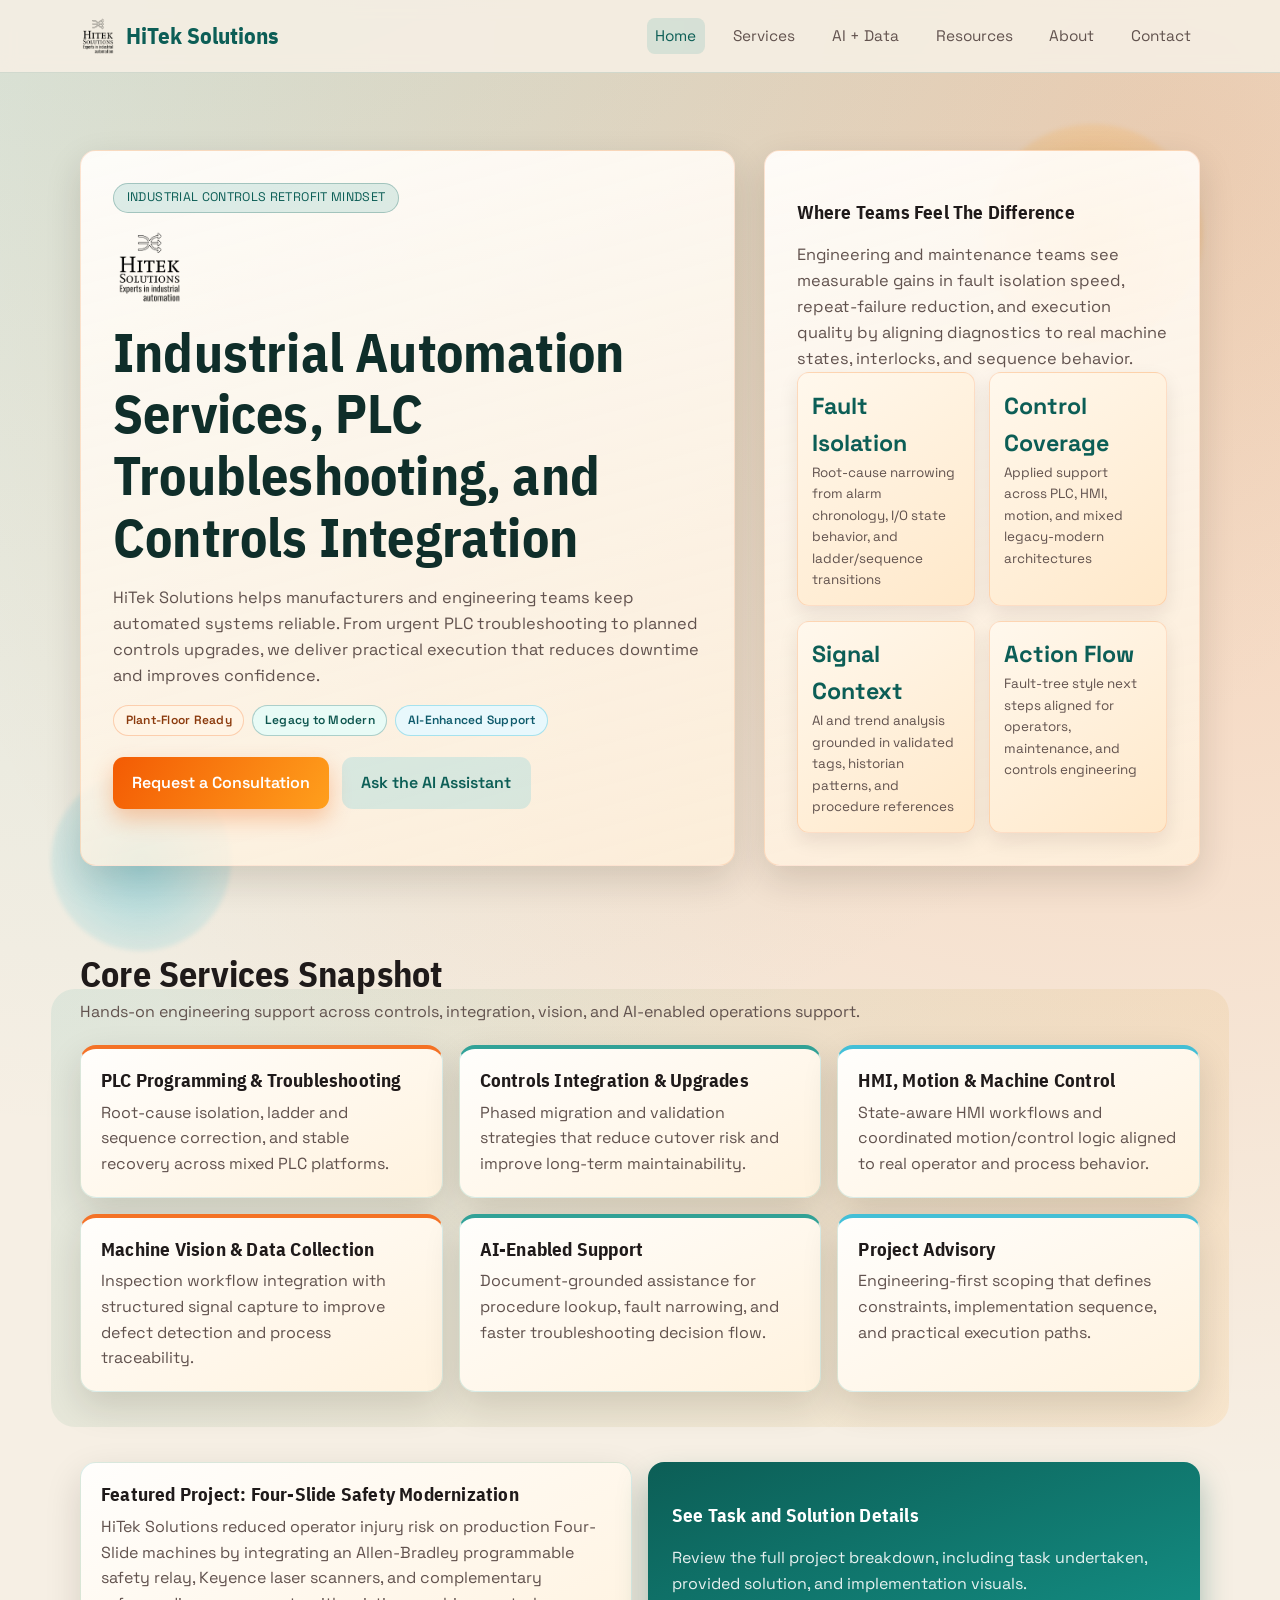
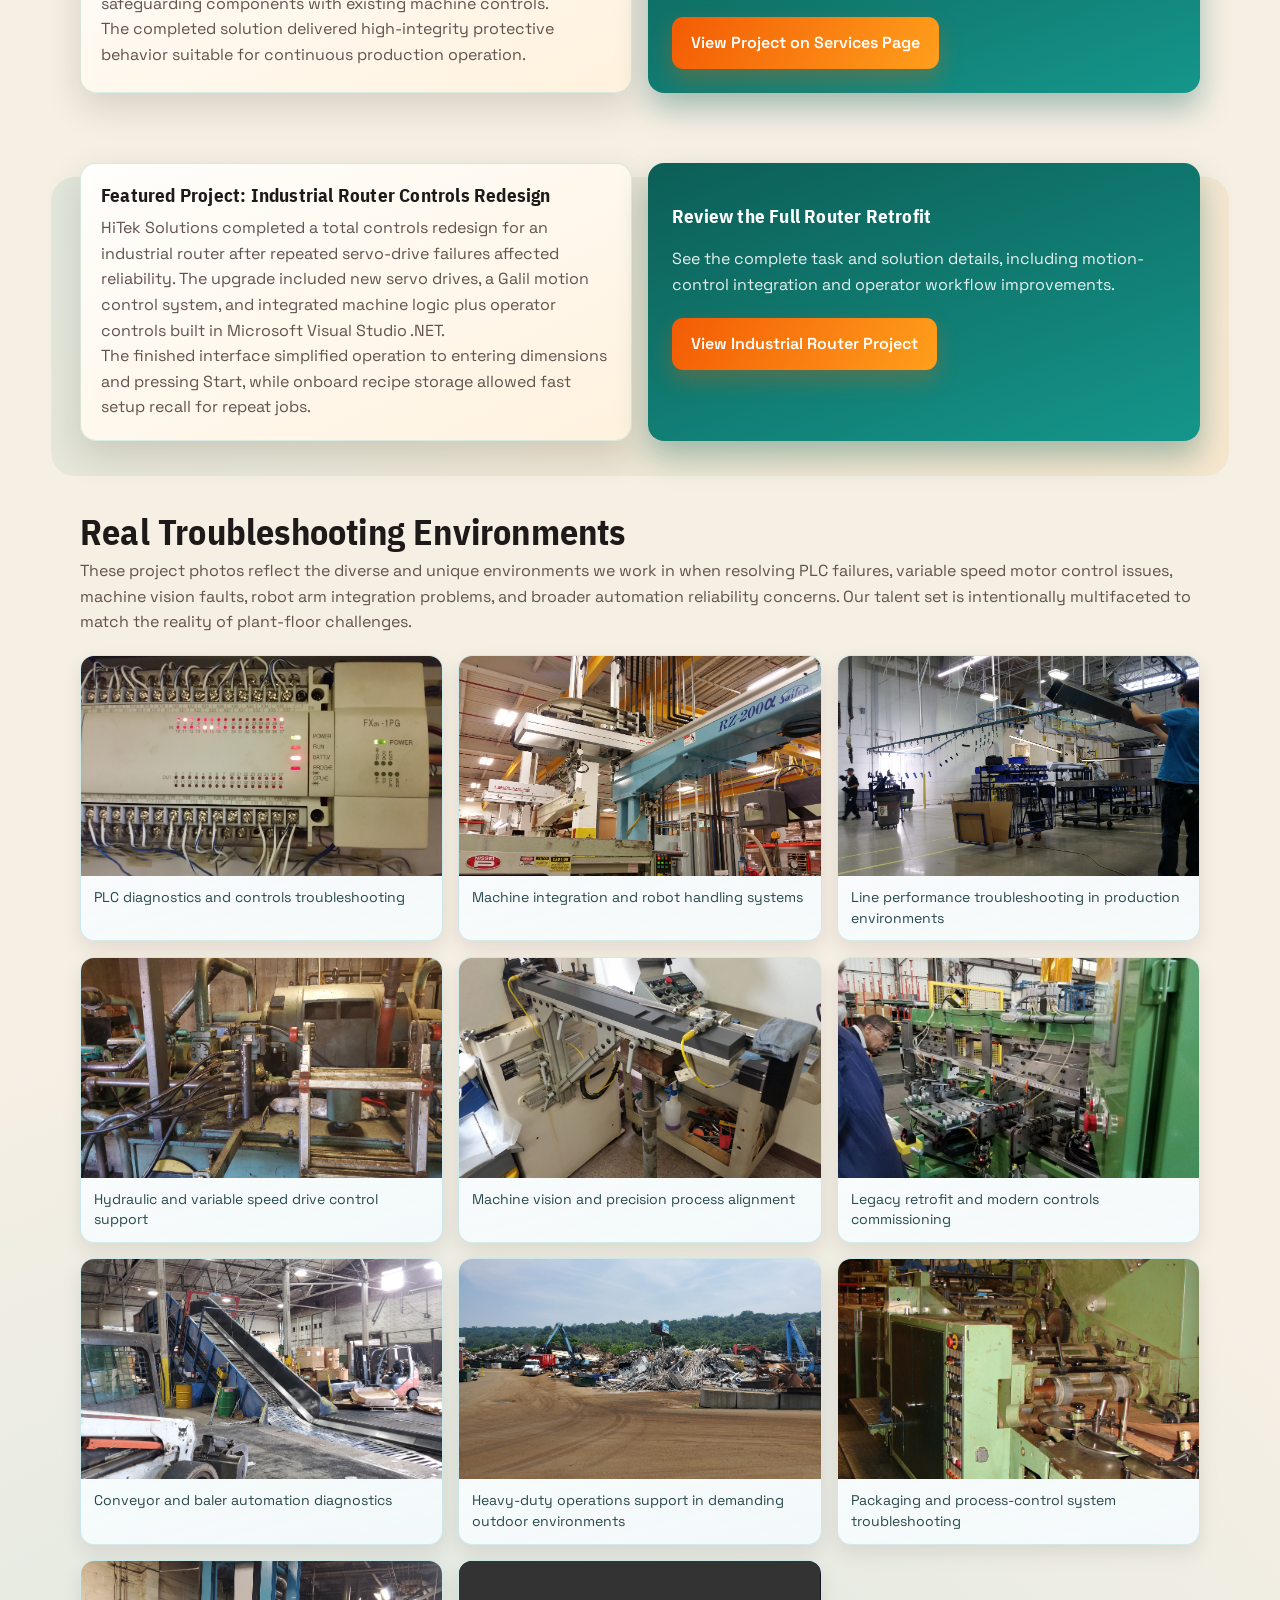
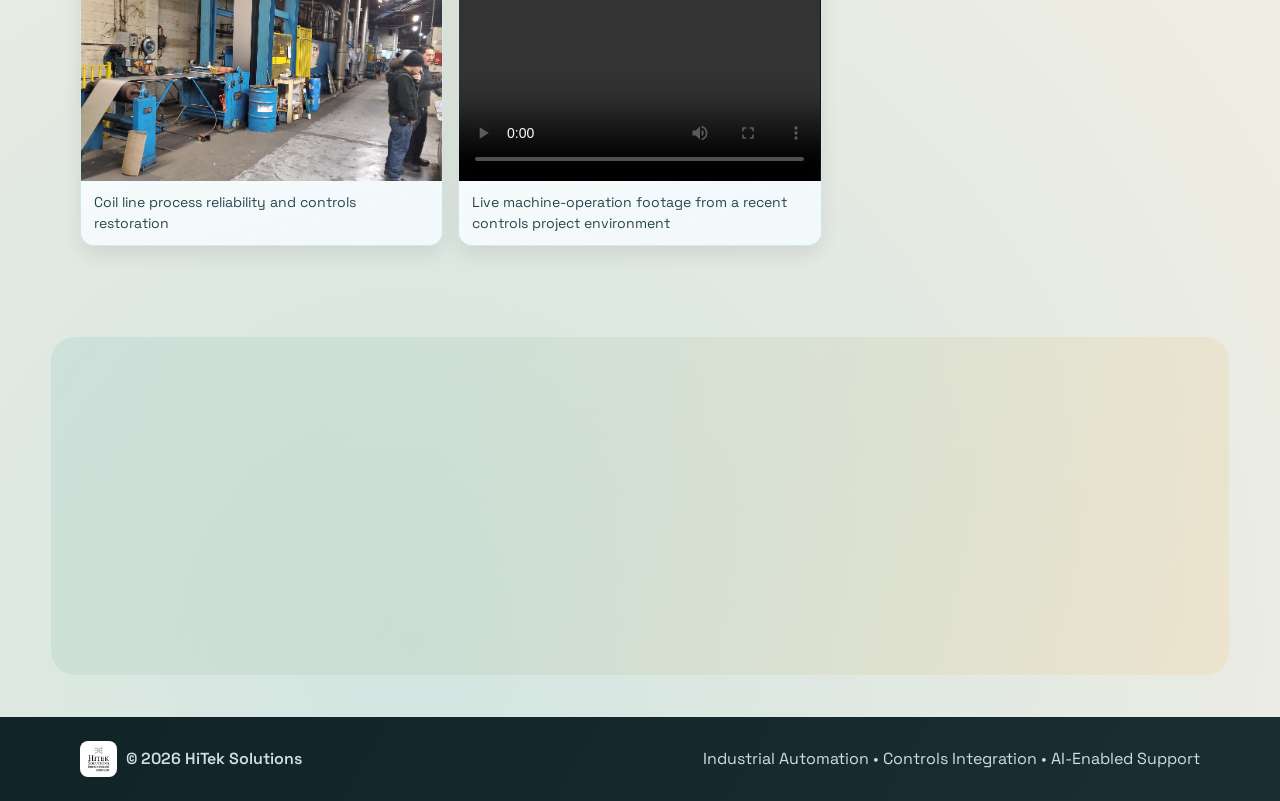
==== index.html @ f84d885f "Files Uploaded Oct 14 2026 uploaded the files to GitHub" ====
<!doctype html>
<html lang="en">
<head>
  <meta charset="UTF-8" />
  <meta name="viewport" content="width=device-width, initial-scale=1.0" />
  <title>Industrial Automation Services | PLC Troubleshooting | HiTek Solutions</title>
  <meta name="description" content="HiTek Solutions provides industrial automation services including PLC troubleshooting, controls integration, machine vision, and AI-enabled manufacturing support." />
  <link rel="canonical" href="https://hiteksol.com/index.html" />
  <meta property="og:type" content="website" />
  <meta property="og:title" content="Industrial Automation Services | PLC Troubleshooting | HiTek Solutions" />
  <meta property="og:description" content="Industrial automation services for manufacturers: PLC troubleshooting, controls upgrades, machine vision, and AI-enabled support." />
  <meta property="og:url" content="https://hiteksol.com/index.html" />
  <meta name="twitter:card" content="summary_large_image" />
  <meta name="twitter:title" content="Industrial Automation Services | HiTek Solutions" />
  <meta name="twitter:description" content="PLC troubleshooting, controls integration, machine vision, and AI support for manufacturing teams." />
  <link rel="preconnect" href="https://fonts.googleapis.com" />
  <link rel="preconnect" href="https://fonts.gstatic.com" crossorigin />
  <link href="https://fonts.googleapis.com/css2?family=IBM+Plex+Sans+Condensed:wght@400;600;700&family=Space+Grotesk:wght@400;500;600;700&display=swap" rel="stylesheet" />
  <link rel="stylesheet" href="assets/css/styles.css" />
  <script type="application/ld+json">
  {
    "@context": "https://schema.org",
    "@type": "Organization",
    "name": "HiTek Solutions",
    "url": "https://hiteksol.com",
    "email": "techs@hiteksol.com",
    "telephone": "+1-203-980-8698",
    "description": "Industrial automation services including PLC troubleshooting, controls integration, machine vision, and AI-enabled technical support.",
    "areaServed": "Northeast United States"
  }
  </script>
</head>
<body>
  <header class="site-header">
    <div class="container nav-wrap">
      <a class="brand" href="index.html">
        <img class="brand-logo" src="assets/images/Logo.png" alt="HiTek Solutions logo" />
        <span>HiTek Solutions</span>
      </a>
      <button class="menu-toggle" aria-label="Toggle navigation">Menu</button>
      <nav class="nav-links">
        <a class="active" href="index.html">Home</a>
        <a href="services.html">Services</a>
        <a href="ai-data-solutions.html">AI + Data</a>
        <a href="resources.html">Resources</a>
        <a href="about.html">About</a>
        <a href="contact.html">Contact</a>
      </nav>
    </div>
  </header>

  <main>
    <section class="hero">
      <div class="container hero-shell">
        <article class="panel pulse-panel reveal">
          <span class="kicker">Industrial Controls Retrofit Mindset</span>
          <div class="hero-title-wrap">
            <img class="hero-logo" src="assets/images/Logo.png" alt="HiTek Solutions logo" />
            <h1>Industrial Automation Services, PLC Troubleshooting, and Controls Integration</h1>
          </div>
          <p>HiTek Solutions helps manufacturers and engineering teams keep automated systems reliable. From urgent PLC troubleshooting to planned controls upgrades, we deliver practical execution that reduces downtime and improves confidence.</p>
          <div class="hero-badges">
            <span>Plant-Floor Ready</span>
            <span>Legacy to Modern</span>
            <span>AI-Enhanced Support</span>
          </div>
          <div class="cta-row">
            <a class="btn btn-primary" href="contact.html">Request a Consultation</a>
            <a class="btn btn-secondary" href="ai-data-solutions.html">Ask the AI Assistant</a>
          </div>
        </article>
        <aside class="panel reveal">
          <h3>Where Teams Feel The Difference</h3>
          <p>Engineering and maintenance teams see measurable gains in fault isolation speed, repeat-failure reduction, and execution quality by aligning diagnostics to real machine states, interlocks, and sequence behavior.</p>
          <div class="stat-grid">
            <div class="stat"><div class="v">Fault Isolation</div><div class="l">Root-cause narrowing from alarm chronology, I/O state behavior, and ladder/sequence transitions</div></div>
            <div class="stat"><div class="v">Control Coverage</div><div class="l">Applied support across PLC, HMI, motion, and mixed legacy-modern architectures</div></div>
            <div class="stat"><div class="v">Signal Context</div><div class="l">AI and trend analysis grounded in validated tags, historian patterns, and procedure references</div></div>
            <div class="stat"><div class="v">Action Flow</div><div class="l">Fault-tree style next steps aligned for operators, maintenance, and controls engineering</div></div>
          </div>
        </aside>
      </div>
    </section>

    <section class="section">
      <div class="container">
        <div class="section-head reveal">
          <h2>Core Services Snapshot</h2>
          <p>Hands-on engineering support across controls, integration, vision, and AI-enabled operations support.</p>
        </div>
        <div class="card-grid service-list">
          <article class="card reveal"><h3>PLC Programming & Troubleshooting</h3><p>Root-cause isolation, ladder and sequence correction, and stable recovery across mixed PLC platforms.</p></article>
          <article class="card reveal"><h3>Controls Integration & Upgrades</h3><p>Phased migration and validation strategies that reduce cutover risk and improve long-term maintainability.</p></article>
          <article class="card reveal"><h3>HMI, Motion & Machine Control</h3><p>State-aware HMI workflows and coordinated motion/control logic aligned to real operator and process behavior.</p></article>
          <article class="card reveal"><h3>Machine Vision & Data Collection</h3><p>Inspection workflow integration with structured signal capture to improve defect detection and process traceability.</p></article>
          <article class="card reveal"><h3>AI-Enabled Support</h3><p>Document-grounded assistance for procedure lookup, fault narrowing, and faster troubleshooting decision flow.</p></article>
          <article class="card reveal"><h3>Project Advisory</h3><p>Engineering-first scoping that defines constraints, implementation sequence, and practical execution paths.</p></article>
        </div>
      </div>
    </section>

    <section class="section">
      <div class="container split">
        <article class="card reveal">
          <h3>Featured Project: Four-Slide Safety Modernization</h3>
          <p>HiTek Solutions reduced operator injury risk on production Four-Slide machines by integrating an Allen-Bradley programmable safety relay, Keyence laser scanners, and complementary safeguarding components with existing machine controls.</p>
          <p>The completed solution delivered high-integrity protective behavior suitable for continuous production operation.</p>
        </article>
        <article class="strip reveal">
          <h3>See Task and Solution Details</h3>
          <p>Review the full project breakdown, including task undertaken, provided solution, and implementation visuals.</p>
          <div class="cta-row">
            <a class="btn btn-primary" href="services.html">View Project on Services Page</a>
          </div>
        </article>
      </div>
    </section>

    <section class="section">
      <div class="container split">
        <article class="card reveal">
          <h3>Featured Project: Industrial Router Controls Redesign</h3>
          <p>HiTek Solutions completed a total controls redesign for an industrial router after repeated servo-drive failures affected reliability. The upgrade included new servo drives, a Galil motion control system, and integrated machine logic plus operator controls built in Microsoft Visual Studio .NET.</p>
          <p>The finished interface simplified operation to entering dimensions and pressing Start, while onboard recipe storage allowed fast setup recall for repeat jobs.</p>
        </article>
        <article class="strip reveal">
          <h3>Review the Full Router Retrofit</h3>
          <p>See the complete task and solution details, including motion-control integration and operator workflow improvements.</p>
          <div class="cta-row">
            <a class="btn btn-primary" href="services.html">View Industrial Router Project</a>
          </div>
        </article>
      </div>
    </section>

    <section class="section">
      <div class="container">
        <div class="section-head reveal">
          <h2>Real Troubleshooting Environments</h2>
          <p>These project photos reflect the diverse and unique environments we work in when resolving PLC failures, variable speed motor control issues, machine vision faults, robot arm integration problems, and broader automation reliability concerns. Our talent set is intentionally multifaceted to match the reality of plant-floor challenges.</p>
        </div>
        <div class="environment-grid reveal">
          <figure class="environment-card">
            <img src="assets/images/Mitsubishi PLC.jpg" alt="Mitsubishi PLC hardware with active I/O status lights during troubleshooting" />
            <figcaption>PLC diagnostics and controls troubleshooting</figcaption>
          </figure>
          <figure class="environment-card">
            <img src="assets/images/20160816_144106.jpg" alt="Industrial machine system with robotic transfer axis and automation framework" />
            <figcaption>Machine integration and robot handling systems</figcaption>
          </figure>
          <figure class="environment-card">
            <img src="assets/images/20160818_134914.jpg" alt="Production line floor with hanging conveyor and operator staging area" />
            <figcaption>Line performance troubleshooting in production environments</figcaption>
          </figure>
          <figure class="environment-card">
            <img src="assets/images/Albert Bros Hydraulic Control Room.jpg" alt="Hydraulic control equipment and piping in industrial control room" />
            <figcaption>Hydraulic and variable speed drive control support</figcaption>
          </figure>
          <figure class="environment-card">
            <img src="assets/images/S-S-Grinding-1.jpg" onerror="this.onerror=null;this.src='assets/images/S-S-Grinding_1.jpg';" alt="Automated processing equipment with sensors and machine control interfaces" />
            <figcaption>Machine vision and precision process alignment</figcaption>
          </figure>
          <figure class="environment-card">
            <img src="assets/images/Porecelen SpecRail at Welton St. Machine 2.jpg" alt="Specialized industrial machine with control cabinet and operator panel" />
            <figcaption>Legacy retrofit and modern controls commissioning</figcaption>
          </figure>
          <figure class="environment-card">
            <img src="assets/images/Albert Bros Baler Conveyor 2.jpg" alt="Large conveyor and baler line equipment in a recycling facility" />
            <figcaption>Conveyor and baler automation diagnostics</figcaption>
          </figure>
          <figure class="environment-card">
            <img src="assets/images/Albert Bros Yard Picture.jpg" alt="Industrial scrap yard with heavy material handling equipment" />
            <figcaption>Heavy-duty operations support in demanding outdoor environments</figcaption>
          </figure>
          <figure class="environment-card">
            <img src="assets/images/Flexo Bagger 4.jpg" alt="Automated bagging machine with production controls and operator interface" />
            <figcaption>Packaging and process-control system troubleshooting</figcaption>
          </figure>
          <figure class="environment-card">
            <img src="assets/images/Porcelen Main Coil Line  2.jpg" alt="Main coil line process equipment with integrated controls" />
            <figcaption>Coil line process reliability and controls restoration</figcaption>
          </figure>
          <figure class="environment-card">
            <video controls preload="metadata" playsinline>
              <source src="assets/images/20251219_152552_web.mp4" type="video/mp4" />
              Your browser does not support the video tag.
            </video>
            <figcaption>Live machine-operation footage from a recent controls project environment</figcaption>
          </figure>
        </div>
      </div>
    </section>

    <section class="section">
      <div class="container split">
        <article class="card reveal">
          <h3>Why HiTek Solutions</h3>
          <p>Real plant-floor context, broad platform familiarity, and a troubleshooting mindset that prioritizes outcomes over jargon.</p>
          <p>AI is treated as a practical productivity layer, never a replacement for engineering judgment.</p>
          <p>HiTek Solutions primarily supports manufacturing teams across Connecticut and the Northeast U.S., with project-based support available for broader regional engagements.</p>
        </article>
        <article class="strip reveal">
          <h3>What Should Visitors Do Next?</h3>
          <p>Share your issue, planned upgrade, or AI support idea. We will help define scope, constraints, and the shortest path to results.</p>
          <p>Looking for specific capabilities first? Review our <a href="services.html">PLC troubleshooting and controls integration services</a> or explore our <a href="ai-data-solutions.html">AI for manufacturing workflows</a>.</p>
          <div class="cta-row">
            <a class="btn btn-primary" href="contact.html">Start a Project Discussion</a>
          </div>
        </article>
      </div>
    </section>
  </main>

  <footer class="site-footer">
    <div class="container footer-row">
      <div class="footer-brand">
        <img class="footer-logo" src="assets/images/Logo.png" alt="HiTek Solutions logo" />
        <span>© <span data-year></span> HiTek Solutions</span>
      </div>
      <div>Industrial Automation • Controls Integration • AI-Enabled Support</div>
    </div>
  </footer>

  <script src="assets/js/main.js"></script>
 <script>
 window.difyChatbotConfig = {
  token: '4Jf4ayX9tkjJKown',
  inputs: {
    // You can define the inputs from the Start node here
    // key is the variable name
    // e.g.
    // name: "NAME"
  },
  systemVariables: {
    // user_id: 'YOU CAN DEFINE USER ID HERE',
    // conversation_id: 'YOU CAN DEFINE CONVERSATION ID HERE, IT MUST BE A VALID UUID',
  },
  userVariables: {
    // avatar_url: 'YOU CAN DEFINE USER AVATAR URL HERE',
    // name: 'YOU CAN DEFINE USER NAME HERE',
  },
 }
</script>
<script
 src="https://udify.app/embed.min.js"
 id="4Jf4ayX9tkjJKown"
 defer>
</script>
<style>
  #dify-chatbot-bubble-button {
    background-color: #1C64F2 !important;
  }
  #dify-chatbot-bubble-window {
    width: 24rem !important;
    height: 40rem !important;
  }
</style> 
</body>
</html>
---- assets/css/styles.css ----
:root {
  --bg: #f6efe4;
  --surface: #fffdfa;
  --surface-2: #ffeed6;
  --text: #1f1a1a;
  --muted: #61524e;
  --brand: #0c5e56;
  --brand-2: #15968b;
  --accent: #f35b04;
  --accent-2: #ff9f1c;
  --highlight: #23b5d3;
  --ring: #7fd0d5;
  --radius: 16px;
  --shadow: 0 14px 36px rgba(30, 19, 8, 0.14);
  --shadow-soft: 0 8px 20px rgba(35, 15, 0, 0.09);
}

* {
  box-sizing: border-box;
}

html, body {
  margin: 0;
  padding: 0;
}

body {
  font-family: "Space Grotesk", "Segoe UI", sans-serif;
  background:
    radial-gradient(circle at 12% -12%, rgba(21, 150, 139, 0.2), transparent 35%),
    radial-gradient(circle at 92% 4%, rgba(243, 91, 4, 0.22), transparent 33%),
    radial-gradient(circle at 32% 96%, rgba(35, 181, 211, 0.17), transparent 32%),
    var(--bg);
  color: var(--text);
  line-height: 1.6;
}

h1, h2, h3 {
  font-family: "IBM Plex Sans Condensed", "Segoe UI", sans-serif;
  line-height: 1.15;
  letter-spacing: 0.2px;
}

a {
  color: inherit;
  text-decoration: none;
}

.container {
  width: min(1120px, 92%);
  margin: 0 auto;
}

.site-header {
  position: sticky;
  top: 0;
  z-index: 50;
  backdrop-filter: blur(8px);
  background: rgba(246, 239, 228, 0.9);
  border-bottom: 1px solid rgba(12, 94, 86, 0.14);
}

.nav-wrap {
  display: flex;
  align-items: center;
  justify-content: space-between;
  min-height: 72px;
}

.brand {
  display: inline-flex;
  align-items: center;
  gap: 0.6rem;
  font-family: "IBM Plex Sans Condensed", sans-serif;
  font-size: 1.45rem;
  font-weight: 700;
  color: var(--brand);
}

.brand-logo {
  width: auto;
  height: 42px;
  max-width: 172px;
  object-fit: contain;
}

.nav-links {
  display: flex;
  gap: 1.2rem;
  align-items: center;
}

.nav-links a {
  font-size: 0.96rem;
  color: var(--muted);
  padding: 0.35rem 0.55rem;
  border-radius: 8px;
  transition: color 0.2s ease, background 0.2s ease;
}

.nav-links a:hover,
.nav-links a.active {
  color: var(--brand);
  background: rgba(21, 150, 139, 0.13);
}

.menu-toggle {
  display: none;
  border: 0;
  background: var(--surface);
  border-radius: 10px;
  padding: 0.55rem 0.7rem;
  box-shadow: var(--shadow);
}

.hero {
  padding: 4.8rem 0 3.2rem;
  position: relative;
}

.hero::before,
.hero::after {
  content: "";
  position: absolute;
  border-radius: 999px;
  filter: blur(2px);
  z-index: -1;
}

.hero::before {
  width: 220px;
  height: 220px;
  right: 6%;
  top: 6%;
  background: radial-gradient(circle, rgba(255, 159, 28, 0.45), rgba(255, 159, 28, 0));
}

.hero::after {
  width: 180px;
  height: 180px;
  left: 4%;
  bottom: -4%;
  background: radial-gradient(circle, rgba(35, 181, 211, 0.38), rgba(35, 181, 211, 0));
}

.hero-shell {
  display: grid;
  gap: 1.8rem;
  grid-template-columns: 1.2fr 0.8fr;
  align-items: stretch;
}

.panel {
  background: linear-gradient(165deg, rgba(255, 253, 250, 0.95), rgba(255, 240, 219, 0.78));
  border-radius: var(--radius);
  box-shadow: var(--shadow);
  padding: 2rem;
  border: 1px solid rgba(243, 91, 4, 0.14);
}

.hero h1 {
  font-size: clamp(2rem, 4.2vw, 3.5rem);
  margin: 0 0 1rem;
  color: #0f2e2a;
  text-wrap: balance;
}

.hero-title-wrap {
  display: grid;
  gap: 0.8rem;
}

.hero-logo {
  width: auto;
  height: clamp(48px, 7vw, 84px);
  max-width: min(100%, 340px);
  object-fit: contain;
}

.hero p {
  margin: 0;
  color: var(--muted);
  font-size: 1.02rem;
}

.kicker {
  display: inline-block;
  margin-bottom: 0.75rem;
  background: rgba(21, 150, 139, 0.14);
  color: var(--brand);
  border: 1px solid rgba(12, 94, 86, 0.28);
  border-radius: 999px;
  padding: 0.25rem 0.8rem;
  font-size: 0.78rem;
  letter-spacing: 0.35px;
  text-transform: uppercase;
}

.project-kicker-compliance {
  background: rgba(243, 91, 4, 0.16);
  color: #9a3c08;
  border-color: rgba(243, 91, 4, 0.4);
}

.project-kicker-metrology {
  background: rgba(35, 181, 211, 0.16);
  color: #0e5a6b;
  border-color: rgba(35, 181, 211, 0.42);
}

.project-kicker-aerospace {
  background: rgba(72, 107, 255, 0.14);
  color: #2f448d;
  border-color: rgba(72, 107, 255, 0.38);
}

.project-kicker-formech {
  background: rgba(166, 73, 224, 0.14);
  color: #5b2d84;
  border-color: rgba(166, 73, 224, 0.36);
}

.project-kicker-packaging {
  background: rgba(255, 195, 55, 0.18);
  color: #775300;
  border-color: rgba(225, 165, 0, 0.42);
}

.project-kicker-safety {
  background: rgba(230, 47, 47, 0.14);
  color: #8f1717;
  border-color: rgba(230, 47, 47, 0.36);
}

.project-kicker-router {
  background: rgba(52, 76, 107, 0.15);
  color: #1f3654;
  border-color: rgba(52, 76, 107, 0.34);
}

.cta-row {
  display: flex;
  gap: 0.8rem;
  margin-top: 1.3rem;
  flex-wrap: wrap;
}

.btn {
  border: 0;
  border-radius: 11px;
  font-weight: 600;
  padding: 0.82rem 1.2rem;
  cursor: pointer;
  transition: transform 0.2s ease, box-shadow 0.2s ease, background 0.2s ease;
}

.btn:hover {
  transform: translateY(-1px);
}

.btn-primary {
  background: linear-gradient(120deg, var(--accent), var(--accent-2));
  color: #fff;
  box-shadow: 0 10px 22px rgba(243, 91, 4, 0.3);
}

.btn-secondary {
  background: rgba(35, 181, 211, 0.17);
  color: var(--brand);
}

.stat-grid {
  display: grid;
  grid-template-columns: 1fr 1fr;
  gap: 0.9rem;
}

.stat {
  background: linear-gradient(145deg, #fff8ed, #ffe8c9);
  border: 1px solid rgba(243, 91, 4, 0.16);
  border-radius: 12px;
  padding: 0.9rem;
  box-shadow: var(--shadow-soft);
}

.stat .v {
  font-size: 1.45rem;
  font-weight: 700;
  color: var(--brand);
}

.stat .l {
  color: var(--muted);
  font-size: 0.84rem;
}

.section {
  padding: 2.2rem 0;
}

.section:nth-of-type(even) {
  position: relative;
}

.section:nth-of-type(even)::before {
  content: "";
  position: absolute;
  inset: 14% 4% 0;
  border-radius: 24px;
  background: linear-gradient(125deg, rgba(21, 150, 139, 0.09), rgba(255, 159, 28, 0.11));
  z-index: -1;
}

.section h2 {
  margin: 0 0 0.35rem;
  font-size: clamp(1.5rem, 2.8vw, 2.35rem);
}

.section-head {
  margin-bottom: 1.25rem;
}

.section-head p {
  margin: 0;
  color: var(--muted);
}

.card-grid {
  display: grid;
  gap: 1rem;
  grid-template-columns: repeat(3, minmax(0, 1fr));
}

.card {
  background: linear-gradient(155deg, #fffefc, #fff2de);
  border-radius: var(--radius);
  box-shadow: var(--shadow);
  padding: 1.25rem;
  border: 1px solid rgba(21, 150, 139, 0.16);
  transition: transform 0.3s ease, box-shadow 0.3s ease, border-color 0.3s ease;
}

.card:hover {
  transform: translateY(-6px) rotate(-0.15deg);
  box-shadow: 0 20px 36px rgba(35, 15, 0, 0.16);
  border-color: rgba(243, 91, 4, 0.38);
}

.card h3 {
  margin: 0 0 0.55rem;
  font-size: 1.2rem;
}

.card p {
  margin: 0;
  color: var(--muted);
}

.split {
  display: grid;
  grid-template-columns: 1fr 1fr;
  gap: 1rem;
}

.strip {
  background: linear-gradient(160deg, var(--brand), var(--brand-2));
  color: #fff;
  border-radius: var(--radius);
  padding: 1.5rem;
  box-shadow: 0 16px 30px rgba(12, 94, 86, 0.34);
}

.strip p {
  color: rgba(255, 255, 255, 0.9);
}

.site-footer {
  margin-top: 2.6rem;
  background: linear-gradient(120deg, #102326, #1a2f34);
  color: #d2dde4;
  padding: 1.5rem 0;
}

.service-list .card:nth-child(3n + 1) {
  border-top: 4px solid rgba(243, 91, 4, 0.85);
}

.service-list .card:nth-child(3n + 2) {
  border-top: 4px solid rgba(21, 150, 139, 0.88);
}

.service-list .card:nth-child(3n) {
  border-top: 4px solid rgba(35, 181, 211, 0.85);
}

.environment-grid {
  display: grid;
  grid-template-columns: repeat(3, minmax(0, 1fr));
  gap: 0.95rem;
}

.environment-card {
  margin: 0;
  background: linear-gradient(165deg, rgba(255, 255, 255, 0.92), rgba(244, 251, 255, 0.84));
  border: 1px solid rgba(21, 150, 139, 0.18);
  border-radius: 14px;
  overflow: hidden;
  box-shadow: var(--shadow-soft);
}

.environment-card img {
  display: block;
  width: 100%;
  height: 220px;
  object-fit: cover;
}

.environment-card video {
  display: block;
  width: 100%;
  height: 220px;
  object-fit: cover;
  background: #101721;
}

.environment-card figcaption {
  padding: 0.7rem 0.8rem 0.78rem;
  font-size: 0.88rem;
  line-height: 1.45;
  color: #28484d;
}

.project-story {
  display: grid;
  grid-template-columns: 0.95fr 1.05fr;
  gap: 1.2rem;
  background: linear-gradient(150deg, #fffdf8, #ffeccf);
  border-radius: calc(var(--radius) + 2px);
  border: 1px solid rgba(243, 91, 4, 0.2);
  box-shadow: var(--shadow);
  padding: 1.1rem;
}

.project-story-compliance {
  background: linear-gradient(150deg, #fffdf8, #ffe7d2);
  border-color: rgba(243, 91, 4, 0.35);
}

.project-story-metrology {
  background: linear-gradient(150deg, #f7feff, #e5f7fc);
  border-color: rgba(35, 181, 211, 0.35);
}

.project-story-aerospace {
  grid-template-columns: 1.08fr 0.92fr;
  background: linear-gradient(155deg, #f7f9ff, #e8eeff);
  border-color: rgba(72, 107, 255, 0.34);
}

.project-story-formech {
  background: linear-gradient(155deg, #fdf8ff, #f3eaff);
  border-color: rgba(166, 73, 224, 0.32);
}

.project-story-packaging {
  background: linear-gradient(155deg, #fffdf4, #fff4cb);
  border-color: rgba(225, 165, 0, 0.3);
}

.project-story-safety {
  grid-template-columns: 1.08fr 0.92fr;
  background: linear-gradient(155deg, #fff8f8, #ffe7e7);
  border-color: rgba(230, 47, 47, 0.3);
}

.project-story-router {
  background: linear-gradient(155deg, #f5f8ff, #e7eefb);
  border-color: rgba(52, 76, 107, 0.28);
}

.project-image-wrap {
  display: flex;
  align-items: center;
  justify-content: center;
  border-radius: 14px;
  overflow: hidden;
  background: linear-gradient(145deg, #fee5bf, #ffeccd);
  border: 1px solid rgba(12, 94, 86, 0.2);
  min-height: 280px;
}

.project-story-compliance .project-image-wrap {
  background: linear-gradient(145deg, #ffe3c4, #fff1dc);
  border-color: rgba(243, 91, 4, 0.28);
}

.project-story-metrology .project-image-wrap {
  background: linear-gradient(145deg, #e5f8fc, #f1fdff);
  border-color: rgba(35, 181, 211, 0.3);
}

.project-story-router .project-media-wrap {
  background: linear-gradient(145deg, #e9f0ff, #f1f6ff);
  border-color: rgba(52, 76, 107, 0.3);
}

.project-media-wrap {
  border-radius: 14px;
  overflow: hidden;
  background: linear-gradient(145deg, #f6ecff, #efe2ff);
  border: 1px solid rgba(166, 73, 224, 0.28);
  min-height: 280px;
  display: flex;
  align-items: center;
}

.project-video {
  width: 100%;
  height: 100%;
  max-height: 540px;
  object-fit: contain;
  background: #0f0b1a;
}

.project-gallery {
  display: grid;
  grid-template-columns: 1fr 1fr;
  gap: 0.7rem;
}

.project-gallery img {
  width: 100%;
  aspect-ratio: 16 / 10;
  object-fit: cover;
  border-radius: 12px;
  border: 1px solid rgba(72, 107, 255, 0.3);
  box-shadow: var(--shadow-soft);
  cursor: zoom-in;
  transition: transform 0.2s ease, box-shadow 0.2s ease;
}

.project-gallery img:hover,
.project-gallery img:focus-visible {
  transform: translateY(-2px);
  box-shadow: 0 10px 22px rgba(27, 35, 66, 0.22);
  outline: none;
}

body.lightbox-open {
  overflow: hidden;
}

.lightbox {
  position: fixed;
  inset: 0;
  background: rgba(11, 14, 26, 0.8);
  display: none;
  align-items: center;
  justify-content: center;
  z-index: 120;
  padding: 1rem;
}

.lightbox.open {
  display: flex;
}

.lightbox-figure {
  margin: 0;
  width: min(1080px, 94vw);
  max-height: 92vh;
  background: #f9fbff;
  border: 1px solid rgba(72, 107, 255, 0.25);
  border-radius: 14px;
  box-shadow: 0 20px 42px rgba(8, 11, 23, 0.5);
  padding: 0.7rem;
  position: relative;
}

.lightbox-image {
  width: 100%;
  max-height: 76vh;
  object-fit: contain;
  border-radius: 10px;
  background: #e6edff;
}

.lightbox-caption {
  margin: 0.65rem 0.15rem 0.15rem;
  color: #2e3f79;
  font-size: 0.92rem;
}

.lightbox-close {
  position: absolute;
  top: 0.9rem;
  right: 0.9rem;
  border: 0;
  border-radius: 999px;
  background: rgba(24, 42, 97, 0.9);
  color: #fff;
  font-weight: 600;
  padding: 0.42rem 0.78rem;
  cursor: pointer;
}

.lightbox-close:hover,
.lightbox-close:focus-visible {
  background: rgba(32, 58, 130, 0.95);
  outline: none;
}

.lightbox-nav {
  position: absolute;
  top: 50%;
  transform: translateY(-50%);
  border: 0;
  border-radius: 999px;
  background: rgba(24, 42, 97, 0.85);
  color: #fff;
  font-weight: 600;
  padding: 0.45rem 0.8rem;
  cursor: pointer;
}

.lightbox-prev {
  left: 1rem;
}

.lightbox-next {
  right: 1rem;
}

.lightbox-nav:hover,
.lightbox-nav:focus-visible {
  background: rgba(32, 58, 130, 0.95);
  outline: none;
}

.project-image {
  display: block;
  width: 100%;
  height: 100%;
  object-fit: contain;
  object-position: center;
}

.project-copy {
  padding: 0.35rem 0.25rem;
}

.project-copy h2 {
  margin: 0 0 0.7rem;
  font-size: clamp(1.5rem, 2.3vw, 2rem);
}

.project-copy p {
  margin: 0;
  color: var(--muted);
}

.project-columns {
  display: grid;
  grid-template-columns: 1fr 1fr;
  gap: 1rem;
  margin-top: 1rem;
}

.project-columns section {
  background: rgba(255, 255, 255, 0.58);
  border: 1px solid rgba(21, 150, 139, 0.18);
  border-radius: 12px;
  padding: 0.85rem;
}

.project-story-compliance .project-columns section {
  background: rgba(255, 249, 241, 0.78);
  border-color: rgba(243, 91, 4, 0.24);
}

.project-story-metrology .project-columns section {
  background: rgba(243, 252, 255, 0.8);
  border-color: rgba(35, 181, 211, 0.26);
}

.project-story-aerospace .project-columns section {
  background: rgba(244, 247, 255, 0.84);
  border-color: rgba(72, 107, 255, 0.24);
}

.project-story-formech .project-columns section {
  background: rgba(250, 243, 255, 0.84);
  border-color: rgba(166, 73, 224, 0.22);
}

.project-story-packaging .project-columns section {
  background: rgba(255, 252, 239, 0.88);
  border-color: rgba(225, 165, 0, 0.22);
}

.project-story-safety .project-columns section {
  background: rgba(255, 245, 245, 0.88);
  border-color: rgba(230, 47, 47, 0.22);
}

.project-story-router .project-columns section {
  background: rgba(243, 247, 255, 0.88);
  border-color: rgba(52, 76, 107, 0.2);
}

.project-columns h3 {
  margin: 0 0 0.5rem;
  font-size: 1.06rem;
  color: #154e48;
}

.project-story-compliance .project-columns h3 {
  color: #8f3c13;
}

.project-story-metrology .project-columns h3 {
  color: #0f6072;
}

.project-story-aerospace .project-columns h3 {
  color: #2f458c;
}

.project-story-formech .project-columns h3 {
  color: #5b2d84;
}

.project-story-packaging .project-columns h3 {
  color: #7d5a09;
}

.project-story-safety .project-columns h3 {
  color: #8a1d1d;
}

.project-story-router .project-columns h3 {
  color: #2d4462;
}

.project-story-safety .project-gallery img {
  border-color: rgba(230, 47, 47, 0.28);
}

.project-columns ul {
  margin: 0;
  padding-left: 1.15rem;
  color: #534542;
}

.project-columns li {
  margin-bottom: 0.5rem;
}

.pulse-panel {
  position: relative;
  overflow: hidden;
}

.pulse-panel::after {
  content: "";
  position: absolute;
  inset: 0;
  background: linear-gradient(120deg, transparent, rgba(255, 255, 255, 0.24), transparent);
  transform: translateX(-115%);
  animation: panel-shine 6s ease-in-out infinite;
  pointer-events: none;
}

.hero-badges {
  display: flex;
  gap: 0.5rem;
  margin-top: 1rem;
  flex-wrap: wrap;
}

.hero-badges span {
  font-size: 0.75rem;
  font-weight: 600;
  letter-spacing: 0.25px;
  border-radius: 999px;
  padding: 0.3rem 0.72rem;
  background: #fff4e5;
  border: 1px solid rgba(243, 91, 4, 0.25);
  color: #8b3a0d;
}

.hero-badges span:nth-child(2) {
  background: #e8fbf6;
  border-color: rgba(12, 94, 86, 0.28);
  color: #0d554e;
}

.hero-badges span:nth-child(3) {
  background: #e8f8fc;
  border-color: rgba(35, 181, 211, 0.34);
  color: #0e5a6b;
}

@keyframes panel-shine {
  0%,
  72% {
    transform: translateX(-115%);
  }

  88%,
  100% {
    transform: translateX(115%);
  }
}

.footer-row {
  display: flex;
  justify-content: space-between;
  gap: 1rem;
  flex-wrap: wrap;
  align-items: center;
}

.footer-brand {
  display: inline-flex;
  align-items: center;
  gap: 0.6rem;
  font-weight: 600;
}

.footer-logo {
  width: auto;
  height: 36px;
  max-width: 138px;
  object-fit: contain;
  background: #fff;
  border-radius: 8px;
  padding: 0.2rem 0.35rem;
}

.reveal {
  opacity: 0;
  transform: translateY(12px);
  transition: opacity 0.55s ease, transform 0.55s ease;
}

.reveal.visible {
  opacity: 1;
  transform: translateY(0);
}

@media (max-width: 980px) {
  .hero-shell,
  .split,
  .card-grid {
    grid-template-columns: 1fr 1fr;
  }

  .environment-grid {
    grid-template-columns: 1fr 1fr;
  }

  .project-story,
  .project-story-aerospace,
  .project-columns {
    grid-template-columns: 1fr;
  }

  .project-gallery {
    grid-template-columns: 1fr 1fr;
  }
}

@media (max-width: 760px) {
  .menu-toggle {
    display: inline-flex;
  }

  .nav-links {
    position: absolute;
    top: 72px;
    right: 4%;
    flex-direction: column;
    align-items: stretch;
    background: #fff7eb;
    padding: 0.8rem;
    border-radius: 12px;
    box-shadow: var(--shadow);
    min-width: 220px;
    display: none;
  }

  .nav-links.open {
    display: flex;
  }

  .hero-shell,
  .split,
  .card-grid,
  .stat-grid,
  .environment-grid {
    grid-template-columns: 1fr;
  }

  .project-story {
    padding: 0.85rem;
  }

  .panel {
    padding: 1.3rem;
  }

  .hero {
    padding-top: 3rem;
  }

  .project-gallery {
    grid-template-columns: 1fr;
  }

  .brand {
    font-size: 1.15rem;
    gap: 0.45rem;
  }

  .brand-logo {
    height: 34px;
    max-width: 132px;
  }

  .footer-logo {
    height: 30px;
    max-width: 112px;
  }

  .lightbox-nav {
    top: auto;
    bottom: 0.95rem;
    transform: none;
    padding: 0.4rem 0.7rem;
    font-size: 0.86rem;
  }

  .lightbox-prev {
    left: 0.95rem;
  }

  .lightbox-next {
    right: 0.95rem;
  }
}
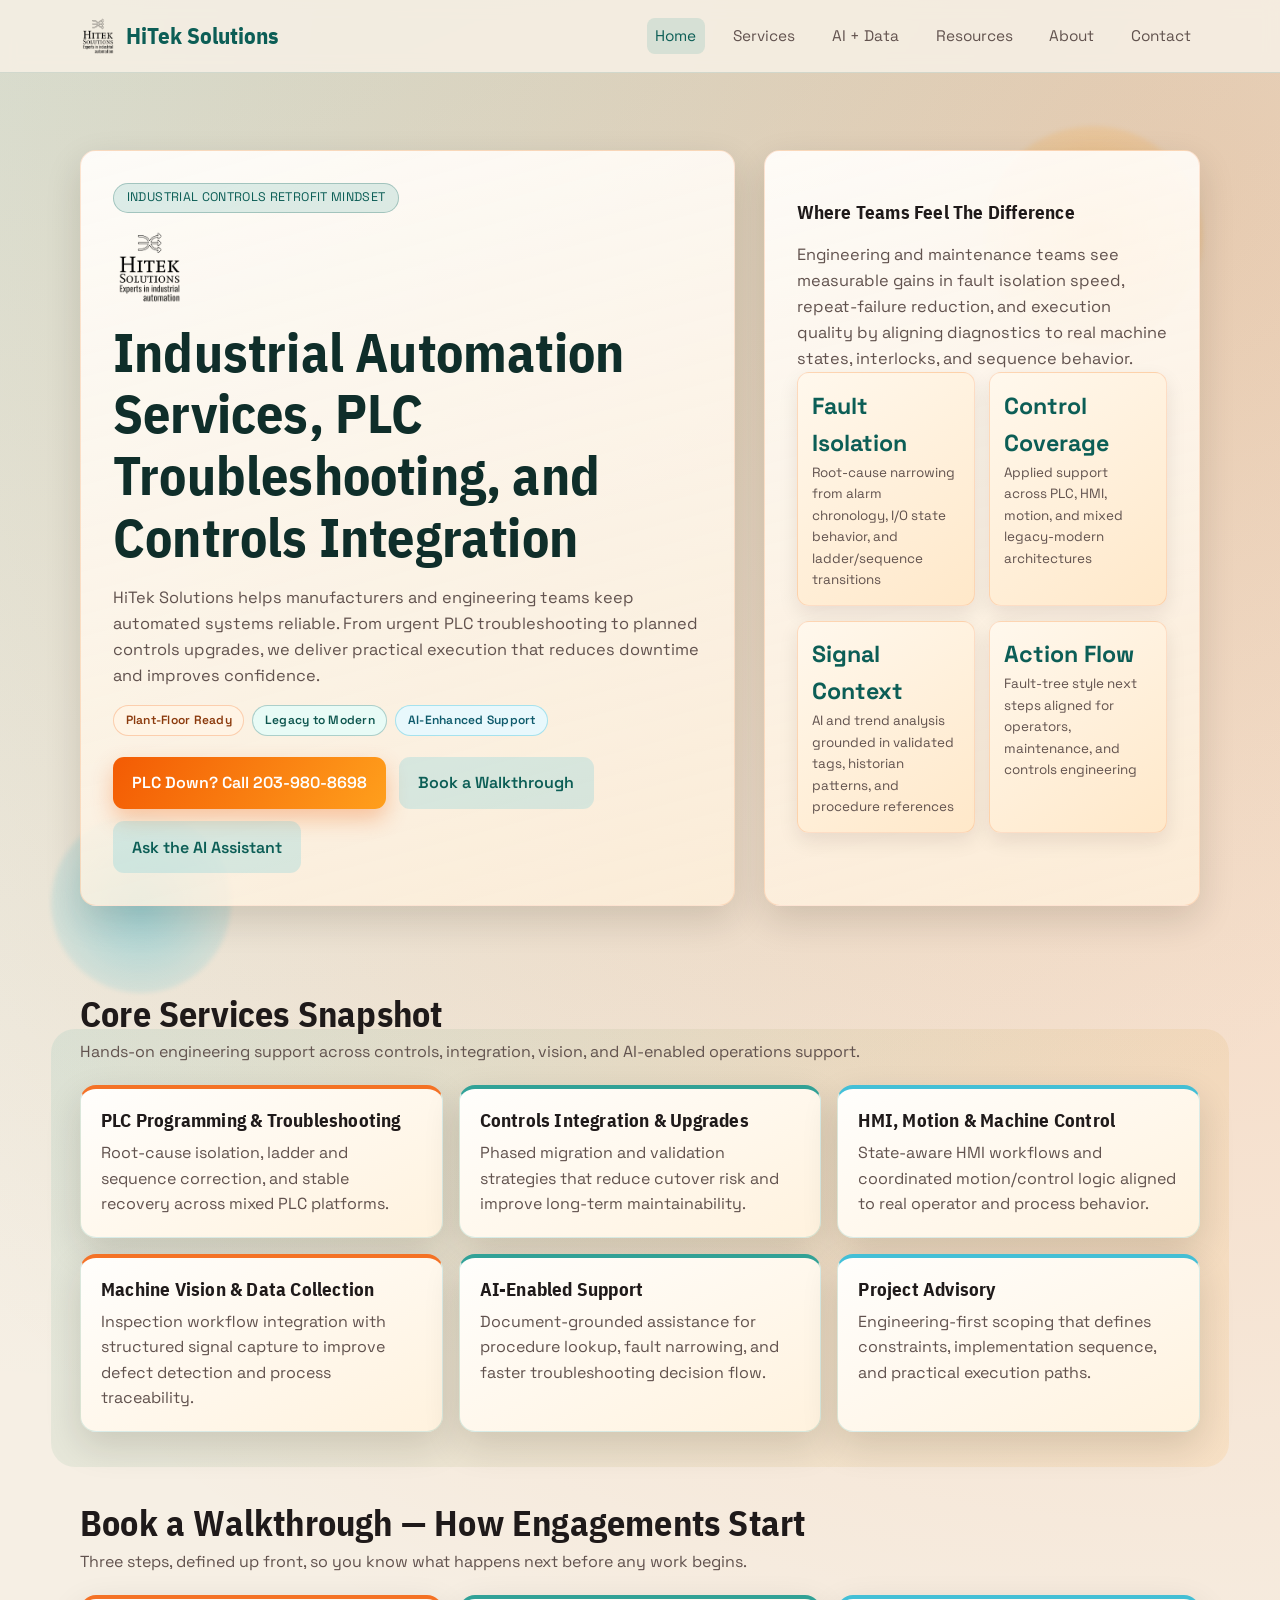
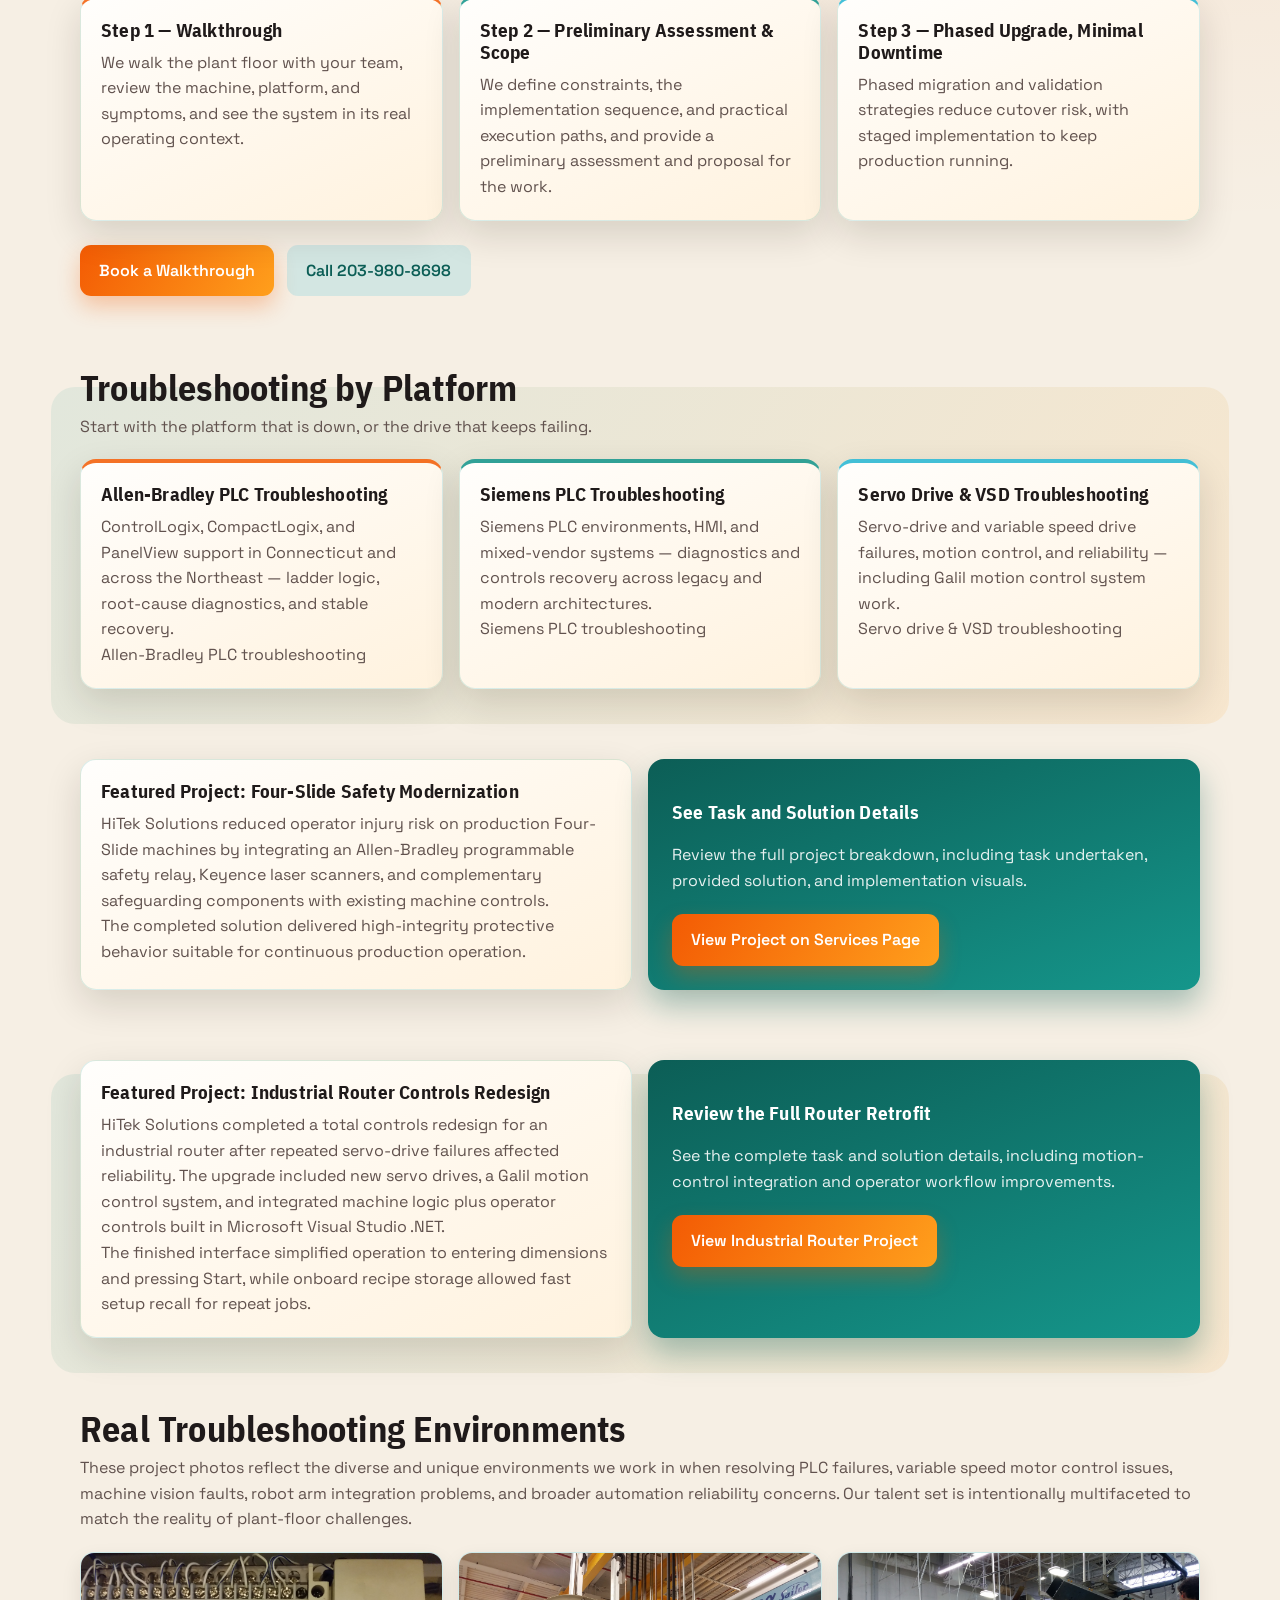
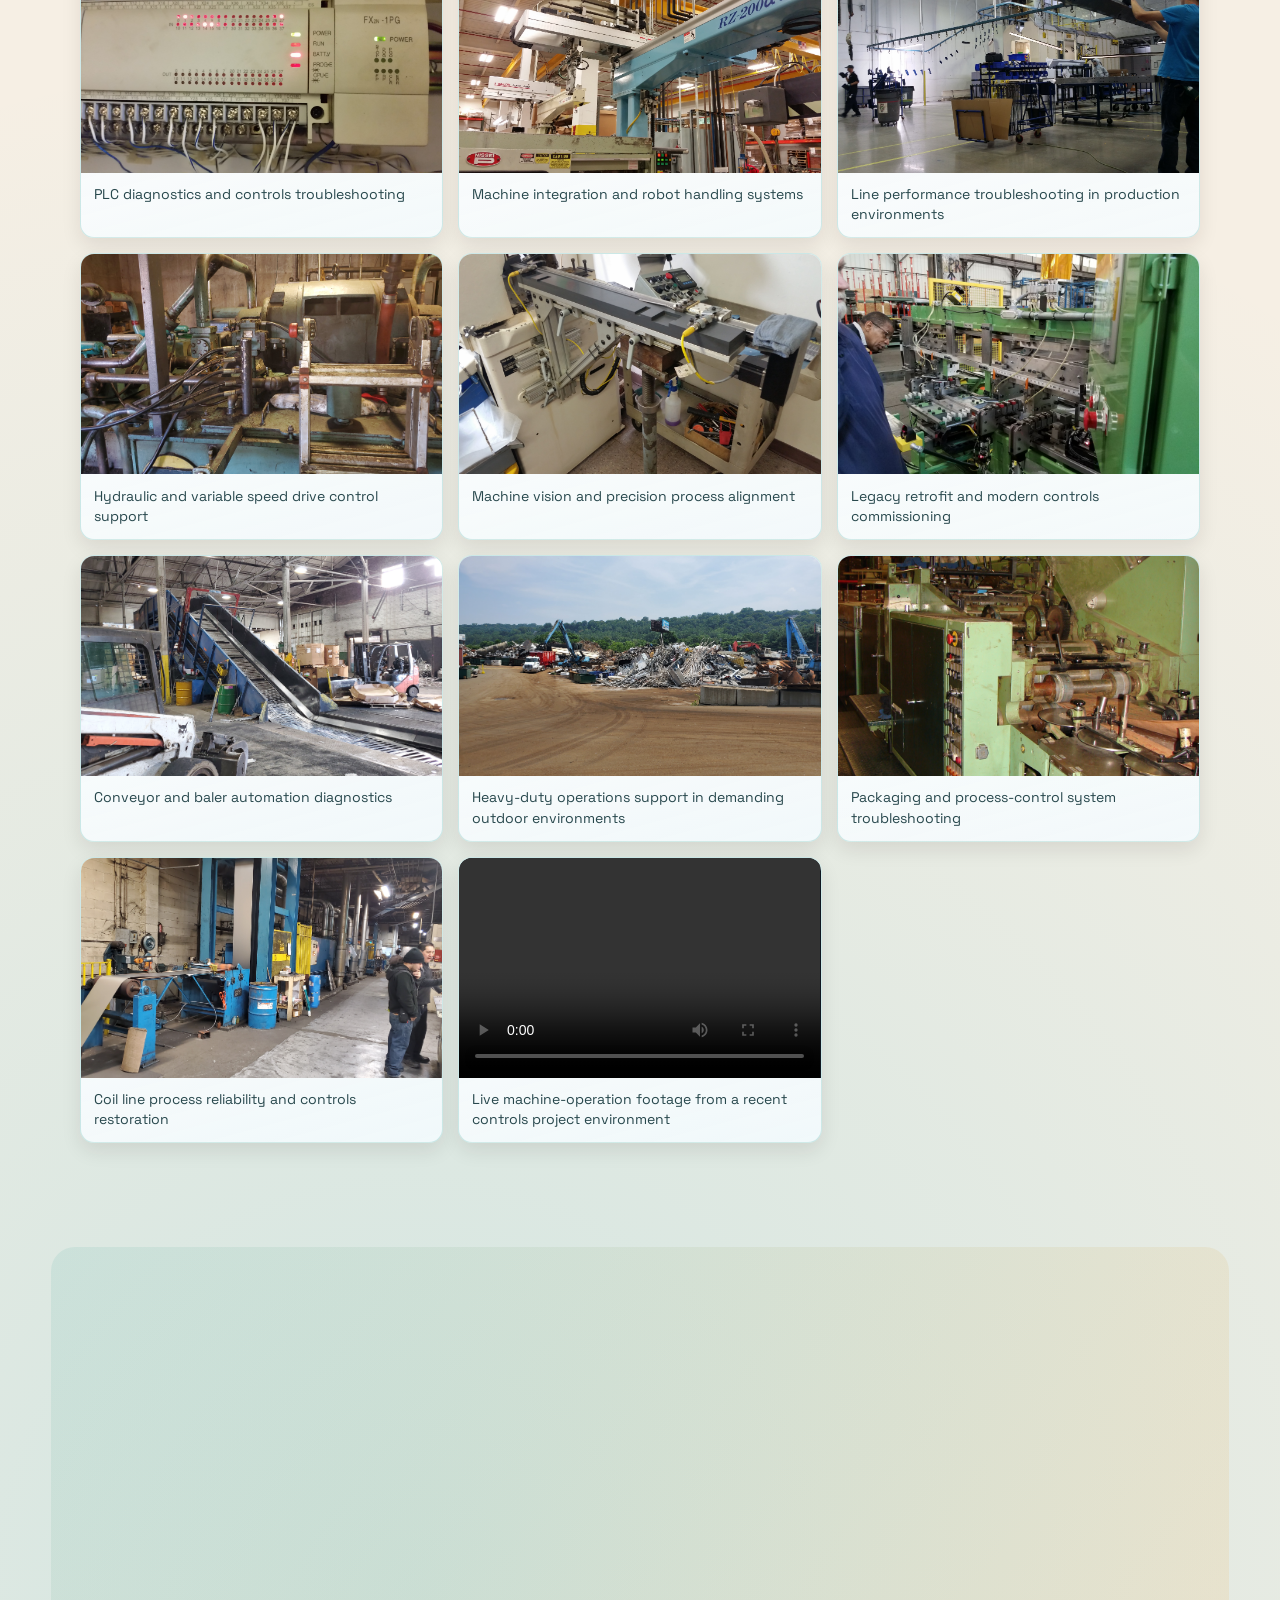
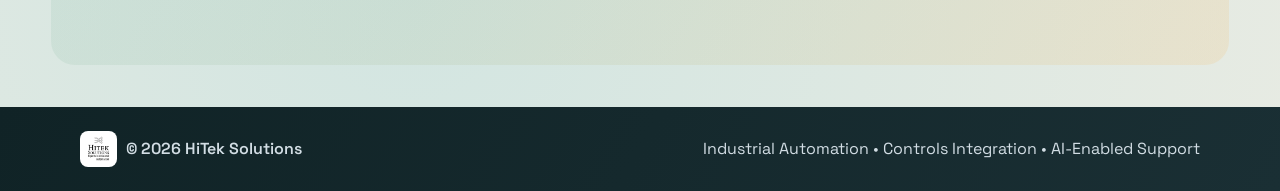
==== commit 5ad01208: "Add emergency CTA and walkthrough booking to homepage; add Allen-Bradley, Siemens, and servo drive /" ====
--- a/index.html
+++ b/index.html
@@ -65,7 +65,8 @@
             <span>AI-Enhanced Support</span>
           </div>
           <div class="cta-row">
-            <a class="btn btn-primary" href="contact.html">Request a Consultation</a>
+            <a class="btn btn-primary" href="tel:+12039808698">PLC Down? Call 203-980-8698</a>
+            <a class="btn btn-secondary" href="contact.html">Book a Walkthrough</a>
             <a class="btn btn-secondary" href="ai-data-solutions.html">Ask the AI Assistant</a>
           </div>
         </article>
@@ -100,6 +101,38 @@
     </section>
 
     <section class="section">
+      <div class="container">
+        <div class="section-head reveal">
+          <h2>Book a Walkthrough — How Engagements Start</h2>
+          <p>Three steps, defined up front, so you know what happens next before any work begins.</p>
+        </div>
+        <div class="card-grid service-list">
+          <article class="card reveal"><h3>Step 1 — Walkthrough</h3><p>We walk the plant floor with your team, review the machine, platform, and symptoms, and see the system in its real operating context.</p></article>
+          <article class="card reveal"><h3>Step 2 — Preliminary Assessment &amp; Scope</h3><p>We define constraints, the implementation sequence, and practical execution paths, and provide a preliminary assessment and proposal for the work.</p></article>
+          <article class="card reveal"><h3>Step 3 — Phased Upgrade, Minimal Downtime</h3><p>Phased migration and validation strategies reduce cutover risk, with staged implementation to keep production running.</p></article>
+        </div>
+        <div class="cta-row" style="margin-top:1.5rem;">
+          <a class="btn btn-primary" href="contact.html">Book a Walkthrough</a>
+          <a class="btn btn-secondary" href="tel:+12039808698">Call 203-980-8698</a>
+        </div>
+      </div>
+    </section>
+
+    <section class="section">
+      <div class="container">
+        <div class="section-head reveal">
+          <h2>Troubleshooting by Platform</h2>
+          <p>Start with the platform that is down, or the drive that keeps failing.</p>
+        </div>
+        <div class="card-grid service-list">
+          <article class="card reveal"><h3>Allen-Bradley PLC Troubleshooting</h3><p>ControlLogix, CompactLogix, and PanelView support in Connecticut and across the Northeast — ladder logic, root-cause diagnostics, and stable recovery.</p><p><a href="allen-bradley-plc-troubleshooting.html">Allen-Bradley PLC troubleshooting</a></p></article>
+          <article class="card reveal"><h3>Siemens PLC Troubleshooting</h3><p>Siemens PLC environments, HMI, and mixed-vendor systems — diagnostics and controls recovery across legacy and modern architectures.</p><p><a href="siemens-plc-troubleshooting.html">Siemens PLC troubleshooting</a></p></article>
+          <article class="card reveal"><h3>Servo Drive &amp; VSD Troubleshooting</h3><p>Servo-drive and variable speed drive failures, motion control, and reliability — including Galil motion control system work.</p><p><a href="servo-drive-vsd-troubleshooting.html">Servo drive &amp; VSD troubleshooting</a></p></article>
+        </div>
+      </div>
+    </section>
+
+    <section class="section">
       <div class="container split">
         <article class="card reveal">
           <h3>Featured Project: Four-Slide Safety Modernization</h3>
@@ -203,6 +236,7 @@
           <h3>What Should Visitors Do Next?</h3>
           <p>Share your issue, planned upgrade, or AI support idea. We will help define scope, constraints, and the shortest path to results.</p>
           <p>Looking for specific capabilities first? Review our <a href="services.html">PLC troubleshooting and controls integration services</a> or explore our <a href="ai-data-solutions.html">AI for manufacturing workflows</a>.</p>
+          <p>Troubleshooting a specific platform? See <a href="allen-bradley-plc-troubleshooting.html">Allen-Bradley PLC troubleshooting</a>, <a href="siemens-plc-troubleshooting.html">Siemens PLC troubleshooting</a>, or <a href="servo-drive-vsd-troubleshooting.html">servo drive &amp; VSD troubleshooting</a>.</p>
           <div class="cta-row">
             <a class="btn btn-primary" href="contact.html">Start a Project Discussion</a>
           </div>
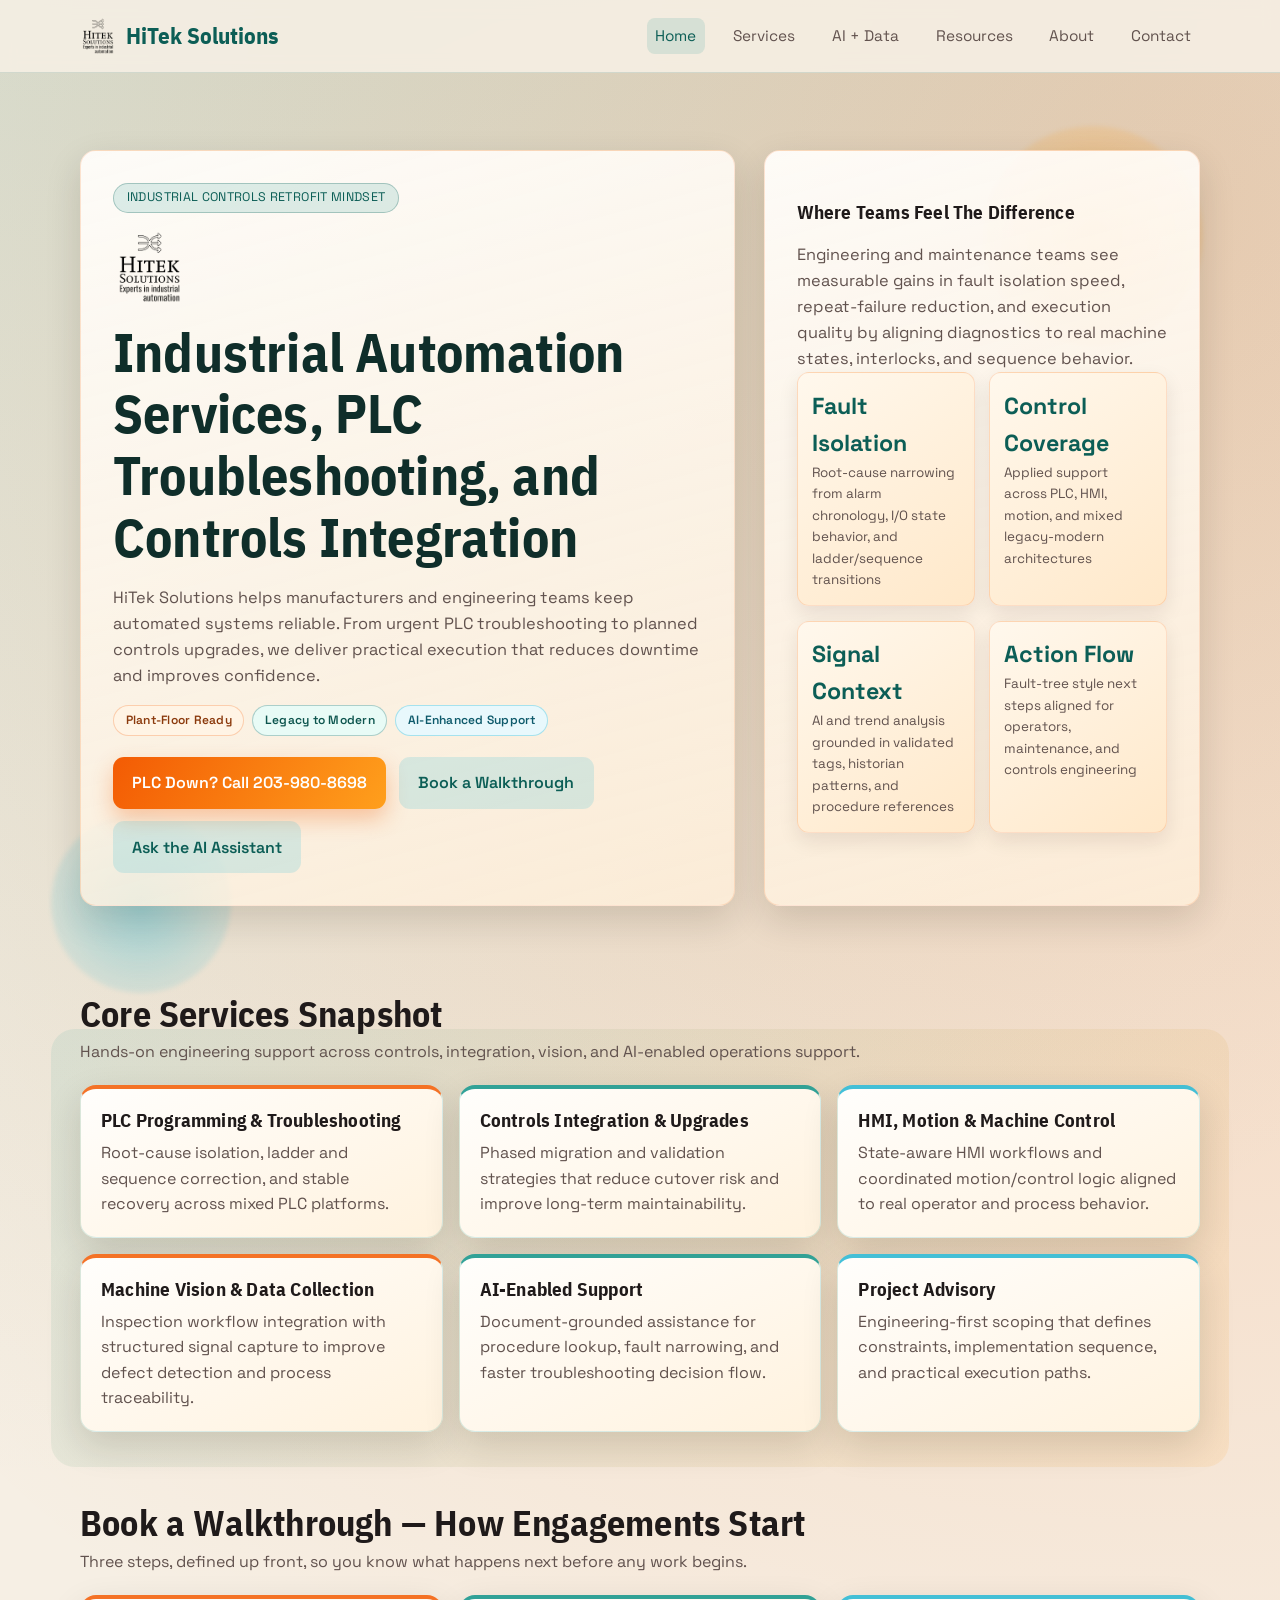
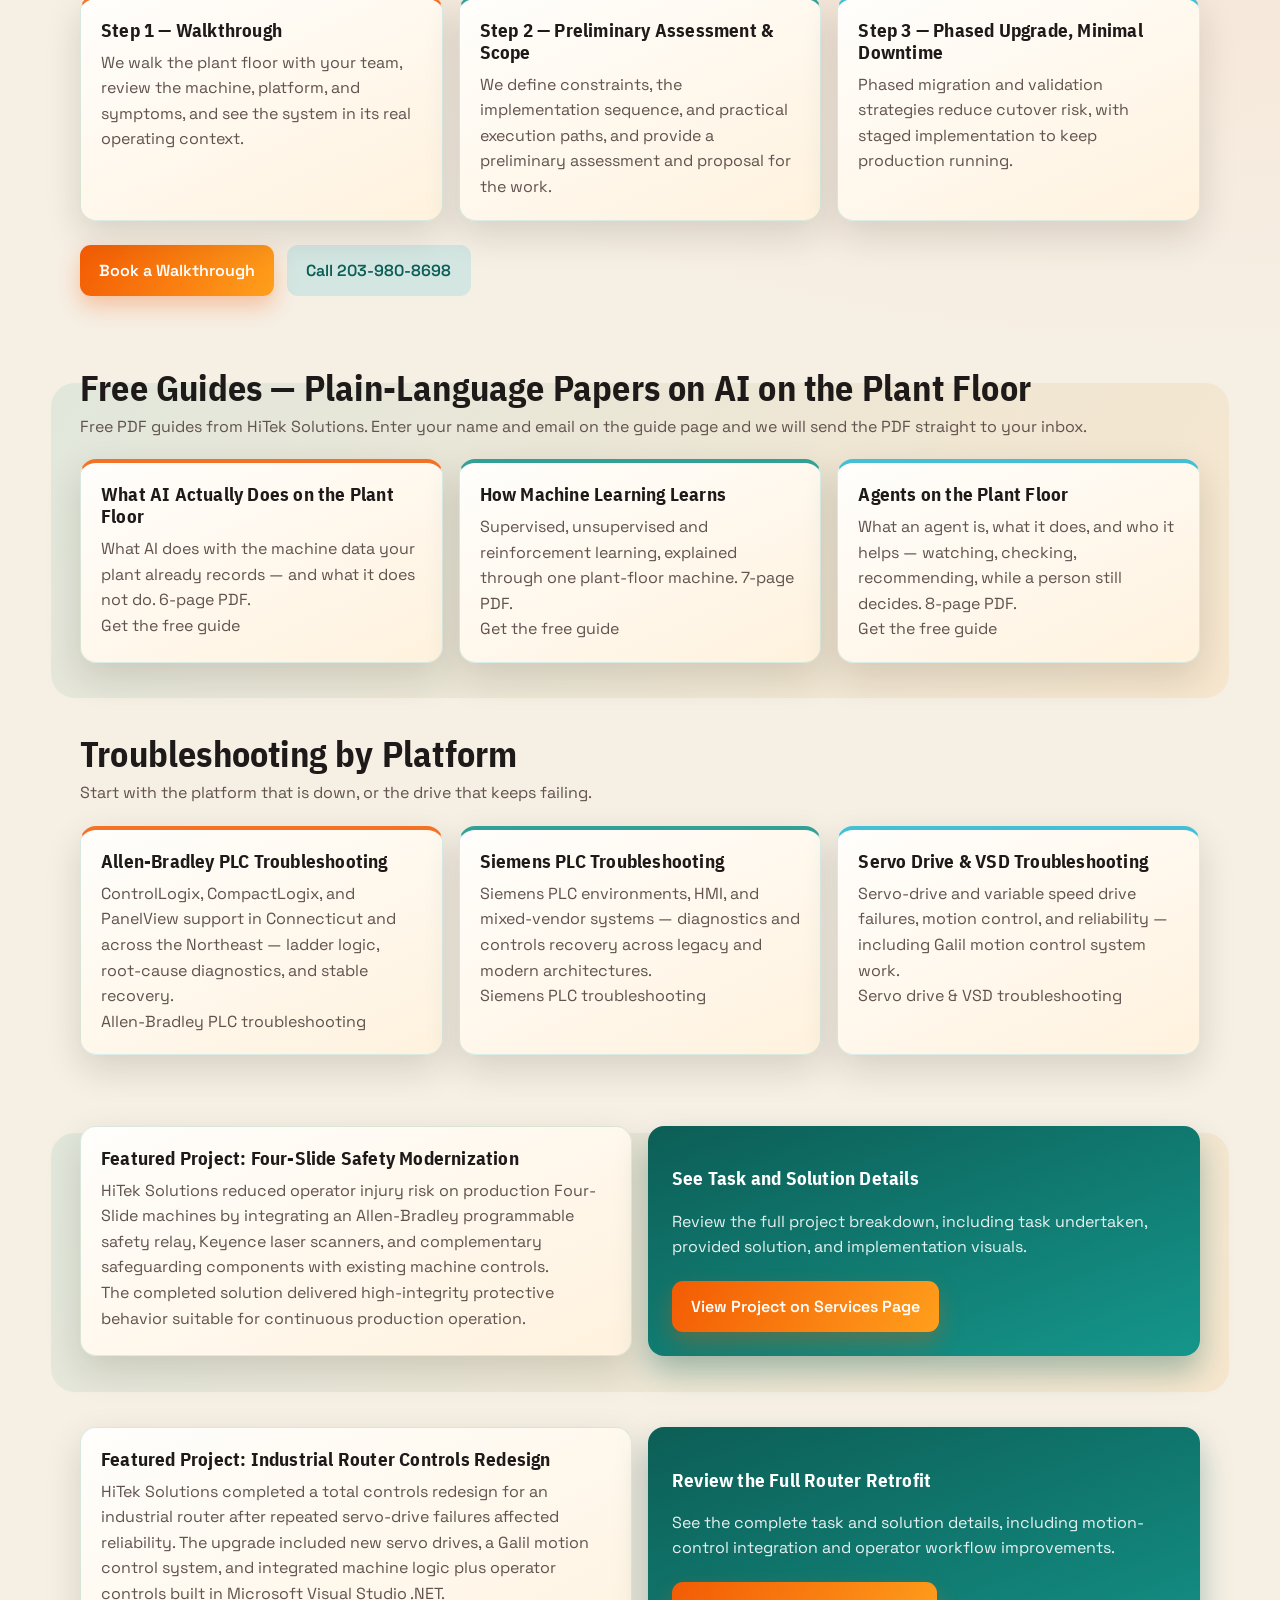
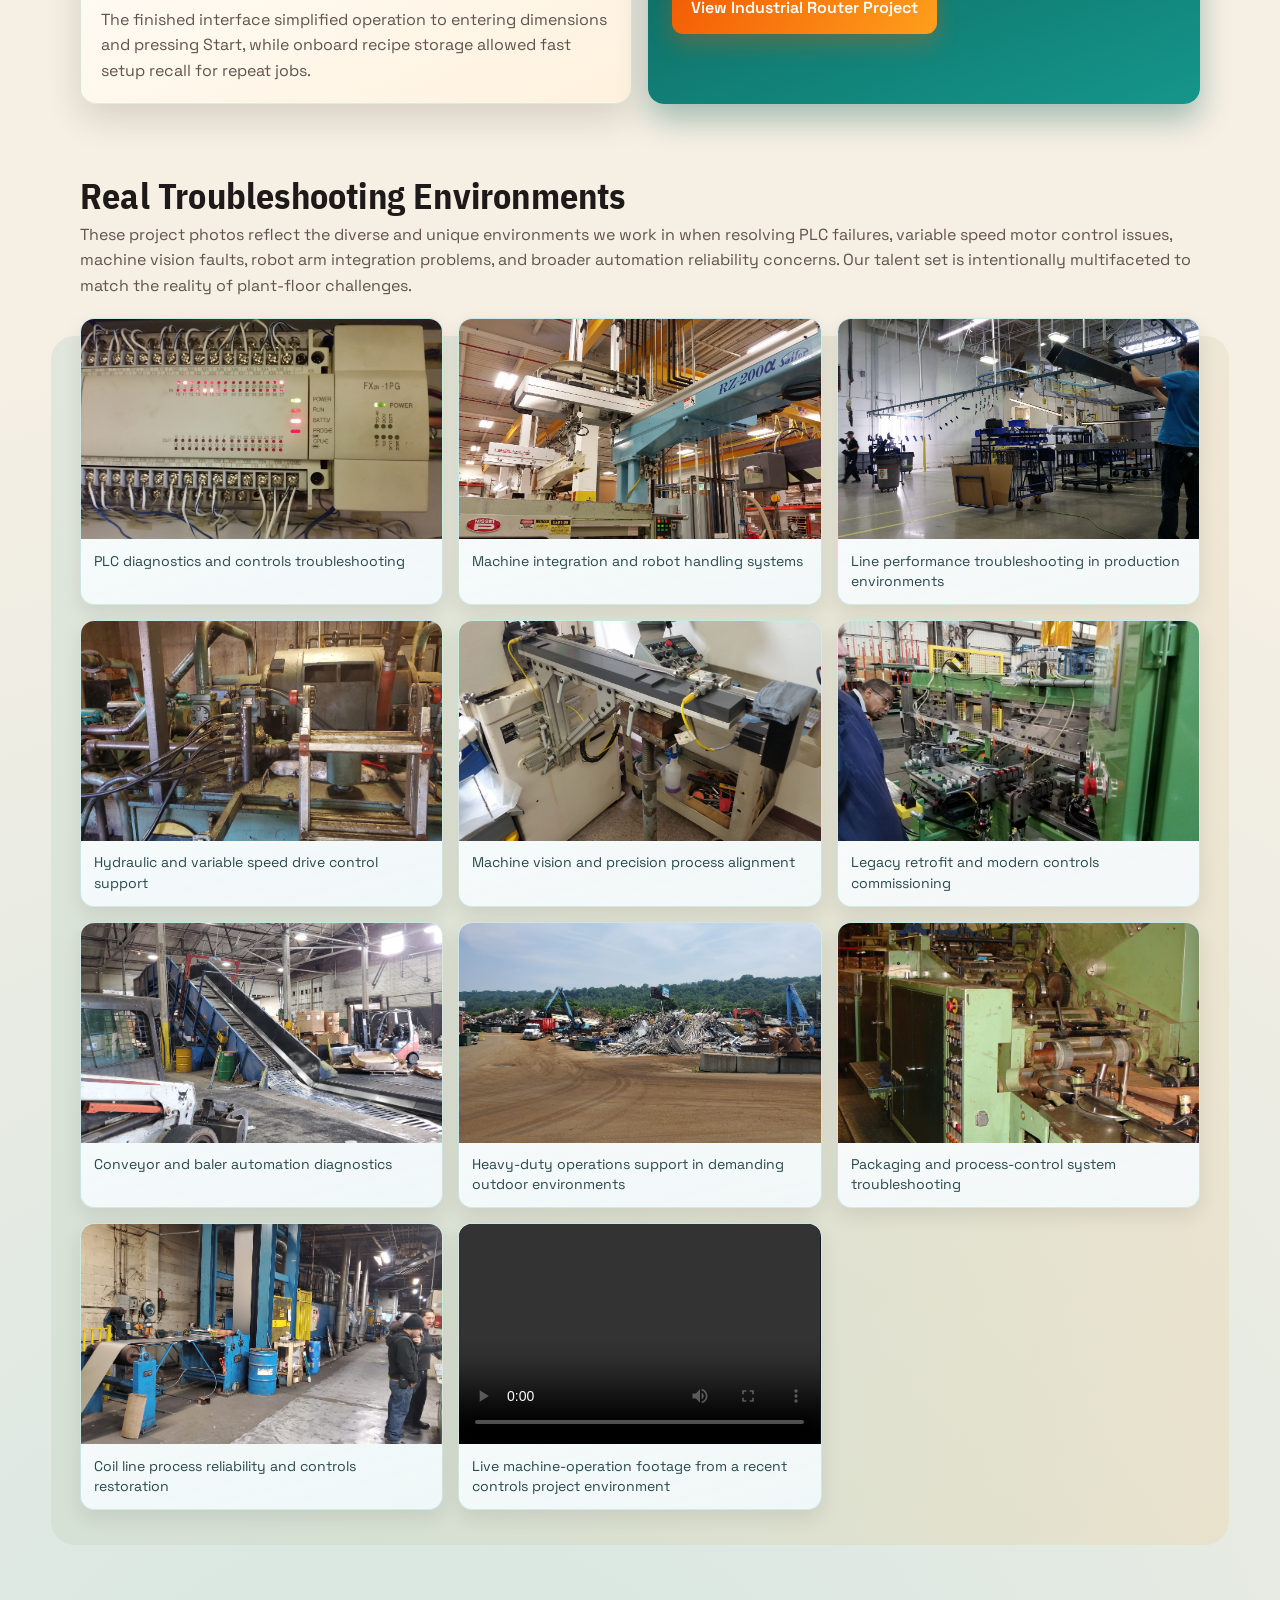
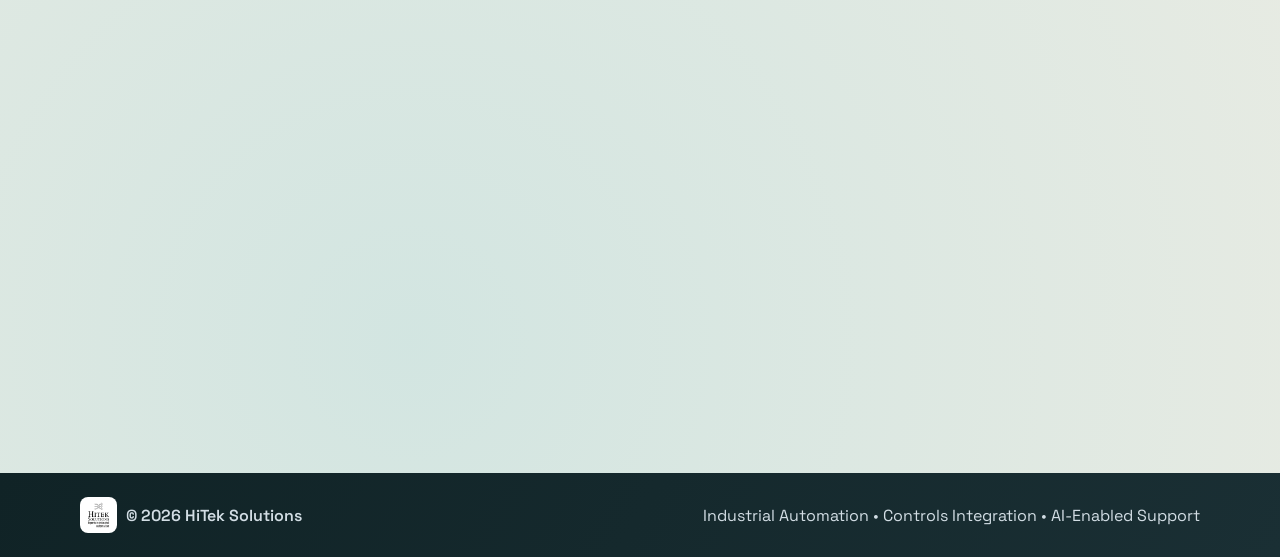
==== commit 226fa6a9: "Add Free guides section to homepage linking to the three AI lead-magnet papers" ====
--- a/index.html
+++ b/index.html
@@ -23,7 +23,7 @@
     "@type": "Organization",
     "name": "HiTek Solutions",
     "url": "https://hiteksol.com",
-    "email": "techs@hiteksol.com",
+    "email": "normiebear7@gmail.com",
     "telephone": "+1-203-980-8698",
     "description": "Industrial automation services including PLC troubleshooting, controls integration, machine vision, and AI-enabled technical support.",
     "areaServed": "Northeast United States"
@@ -114,6 +114,20 @@
         <div class="cta-row" style="margin-top:1.5rem;">
           <a class="btn btn-primary" href="contact.html">Book a Walkthrough</a>
           <a class="btn btn-secondary" href="tel:+12039808698">Call 203-980-8698</a>
+        </div>
+      </div>
+    </section>
+
+    <section class="section">
+      <div class="container">
+        <div class="section-head reveal">
+          <h2>Free Guides — Plain-Language Papers on AI on the Plant Floor</h2>
+          <p>Free PDF guides from HiTek Solutions. Enter your name and email on the guide page and we will send the PDF straight to your inbox.</p>
+        </div>
+        <div class="card-grid service-list">
+          <article class="card reveal"><h3>What AI Actually Does on the Plant Floor</h3><p>What AI does with the machine data your plant already records — and what it does not do. 6-page PDF.</p><p><a href="ai-on-the-plant-floor.html">Get the free guide</a></p></article>
+          <article class="card reveal"><h3>How Machine Learning Learns</h3><p>Supervised, unsupervised and reinforcement learning, explained through one plant-floor machine. 7-page PDF.</p><p><a href="how-machine-learning-learns.html">Get the free guide</a></p></article>
+          <article class="card reveal"><h3>Agents on the Plant Floor</h3><p>What an agent is, what it does, and who it helps — watching, checking, recommending, while a person still decides. 8-page PDF.</p><p><a href="agents-on-the-plant-floor.html">Get the free guide</a></p></article>
         </div>
       </div>
     </section>
--- a/assets/css/styles.css
+++ b/assets/css/styles.css
@@ -374,6 +374,11 @@
   color: rgba(255, 255, 255, 0.9);
 }
 
+.strip .btn-secondary {
+  background: #fff;
+  color: var(--brand);
+}
+
 .site-footer {
   margin-top: 2.6rem;
   background: linear-gradient(120deg, #102326, #1a2f34);
